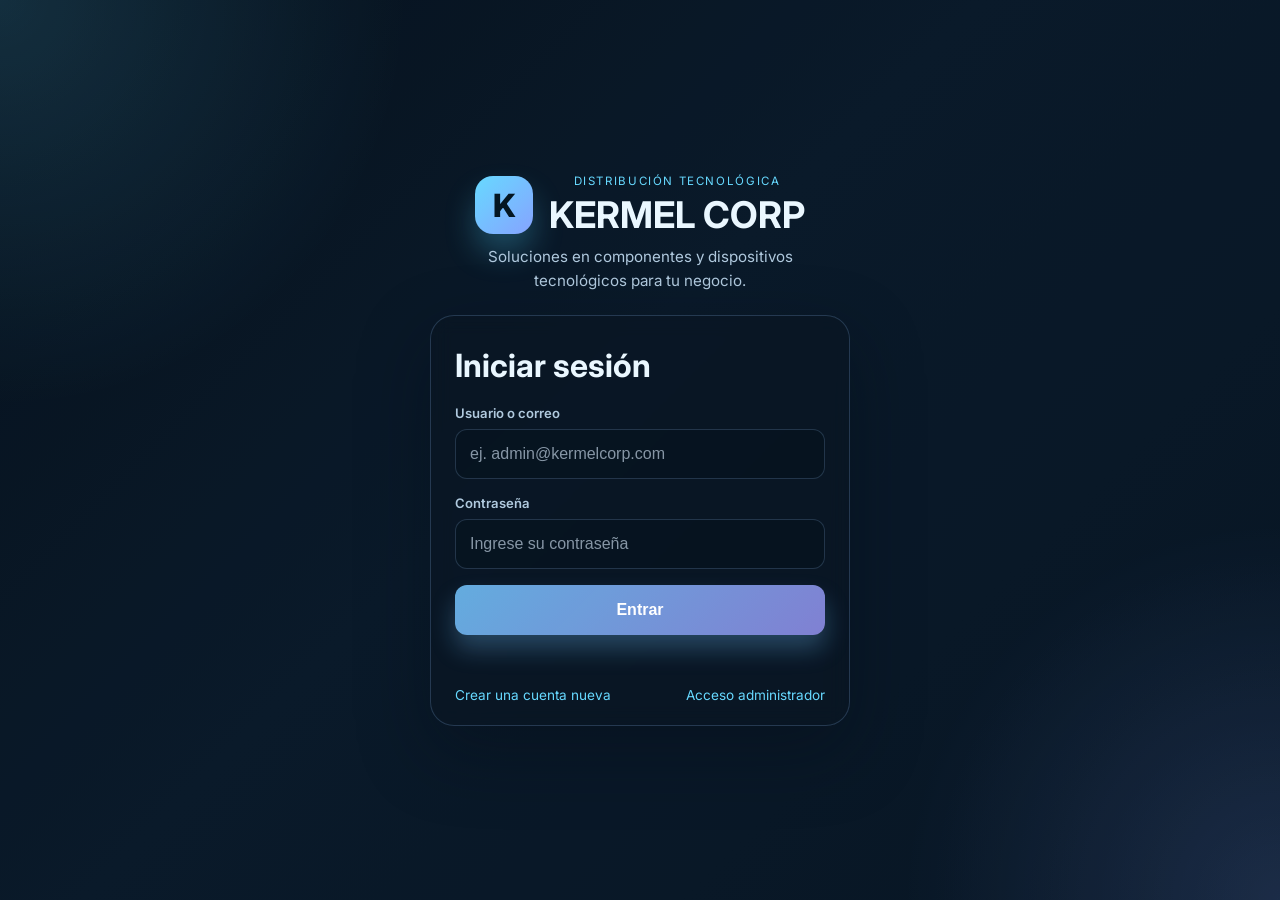
==== frontend/KERMEL-CORP/index.html @ 361b897a "Add FastAPI backend and API tests Connect frontend authentication to the API and organize project fi" ====
<!DOCTYPE html>
<html lang="es">
  <head>
    <meta charset="UTF-8" />
    <meta name="viewport" content="width=device-width, initial-scale=1.0" />
    <title>KERMEL CORP | Login</title>
    <link rel="preconnect" href="https://fonts.googleapis.com" />
    <link rel="preconnect" href="https://fonts.gstatic.com" crossorigin />
    <link href="https://fonts.googleapis.com/css2?family=Inter:wght@400;500;600;700;800&display=swap" rel="stylesheet" />
    <link rel="stylesheet" href="view/styles.css" />
  </head>
  <body class="auth-body">
    <main class="auth-shell">
      <header class="auth-brand">
        <div class="brand-logo">K</div>
        <div>
          <p class="brand-subtitle">Distribución tecnológica</p>
          <h1>KERMEL CORP</h1>
        </div>
      </header>

      <p class="brand-copy">
        Soluciones en componentes y dispositivos tecnológicos para tu negocio.
      </p>

      <section class="auth-card" aria-label="Inicio de sesión de usuarios">
        <h2>Iniciar sesión</h2>

        <form id="loginForm" novalidate>
          <div class="input-group">
            <label for="username">Usuario o correo</label>
            <input id="username" name="username" type="text" placeholder="ej. admin@kermelcorp.com" />
          </div>

          <div class="input-group">
            <label for="password">Contraseña</label>
            <input id="password" name="password" type="password" placeholder="Ingrese su contraseña" />
          </div>

          <button type="submit" class="primary-btn">Entrar</button>
          <div id="message" class="message" aria-live="polite"></div>
        </form>

        <div class="auth-links">
          <a href="register.html">Crear una cuenta nueva</a>
          <a href="admin.html">Acceso administrador</a>
        </div>
      </section>
    </main>

    <script src="model/UserModel.js"></script>
    <script src="view/AuthView.js"></script>
    <script src="controller/AuthController.js"></script>
    <script src="controller/app.js"></script>
  </body>
</html>
---- frontend/KERMEL-CORP/view/styles.css ----
:root {
  --bg: #07131f;
  --bg-soft: #0d2036;
  --panel: rgba(10, 19, 31, 0.68);
  --panel-light: rgba(17, 31, 46, 0.72);
  --primary: #67d9ff;
  --primary-strong: #38b9ea;
  --accent: #86a3ff;
  --text: #eaf7ff;
  --muted: #b0c9de;
  --border: rgba(125, 171, 219, 0.24);
  --success: #73f0b1;
  --error: #ff7d7d;
  --shadow: 0 26px 70px rgba(5, 14, 24, 0.38);
}

* {
  box-sizing: border-box;
}

html, body {
  margin: 0;
  min-height: 100%;
  font-family: "Inter", sans-serif;
  background:
    radial-gradient(circle at top left, rgba(103, 217, 255, 0.18), transparent 26%),
    radial-gradient(circle at bottom right, rgba(134, 163, 255, 0.2), transparent 24%),
    linear-gradient(135deg, #07131f, #0d1e2f 45%, #091827);
  color: var(--text);
}

body {
  position: relative;
  min-height: 100vh;
  display: grid;
  place-items: center;
  padding: 24px;
  overflow: hidden;
}

body::before,
body::after {
  content: "";
  position: absolute;
  inset: 0;
  pointer-events: none;
  z-index: 0;
}

body::before {
  background-image:
    url("https://images.unsplash.com/photo-1518770660439-4636190af475?auto=format&fit=crop&w=1200&q=80"),
    url("https://images.unsplash.com/photo-1516321318423-f06f85e504b3?auto=format&fit=crop&w=1200&q=80"),
    url("https://images.unsplash.com/photo-1526379095098-d400fd0bf935?auto=format&fit=crop&w=1200&q=80"),
    url("https://images.unsplash.com/photo-1550751827-4bd374c3f58b?auto=format&fit=crop&w=1200&q=80");
  background-repeat: no-repeat;
  background-size: 40% 42%, 34% 34%, 42% 38%, 38% 40%;
  background-position: top left, top right, bottom left, bottom right;
  opacity: 0.16;
  filter: saturate(1.1) contrast(1.08) brightness(0.9);
}

body::after {
  background: rgba(5, 15, 24, 0.18);
  backdrop-filter: blur(0.5px);
}

.auth-shell {
  position: relative;
  z-index: 1;
}

.auth-shell {
  width: min(100%, 420px);
  display: flex;
  flex-direction: column;
  align-items: center;
  text-align: center;
}

.auth-brand {
  display: inline-flex;
  align-items: center;
  gap: 16px;
  margin-bottom: 8px;
}

.brand-logo {
  width: 58px;
  height: 58px;
  border-radius: 18px;
  display: grid;
  place-items: center;
  background: linear-gradient(135deg, var(--primary), var(--accent));
  color: #041622;
  font-size: 2rem;
  font-weight: 800;
  box-shadow: 0 18px 30px rgba(76, 201, 240, 0.28);
}

.brand-subtitle {
  margin: 0 0 4px;
  font-size: 0.72rem;
  letter-spacing: 0.14em;
  text-transform: uppercase;
  color: var(--primary);
}

.auth-brand h1 {
  margin: 0;
  font-size: clamp(1.7rem, 3vw, 2.3rem);
}

.brand-copy {
  max-width: 310px;
  margin: 0 0 22px;
  color: var(--muted);
  line-height: 1.6;
  font-size: 0.95rem;
}

.auth-card {
  width: 100%;
  background: rgba(11, 22, 34, 0.54);
  border: 1px solid var(--border);
  border-radius: 24px;
  box-shadow: var(--shadow);
  padding: 30px 24px 22px;
  backdrop-filter: blur(10px);
}

.auth-card h2 {
  margin: 0 0 20px;
  font-size: 2rem;
  text-align: left;
}

#loginForm,
#adminLoginForm,
#registerForm {
  display: flex;
  flex-direction: column;
  gap: 16px;
}

.input-group {
  display: flex;
  flex-direction: column;
  gap: 8px;
  text-align: left;
}

.input-group label {
  font-size: 0.82rem;
  font-weight: 600;
  color: var(--muted);
}

.input-group input {
  width: 100%;
  height: 50px;
  border: 1px solid rgba(131, 176, 224, 0.22);
  border-radius: 12px;
  background: rgba(6, 17, 27, 0.42);
  color: var(--text);
  padding: 0 14px;
  font-size: 1rem;
  outline: none;
  transition: border-color 0.2s ease, box-shadow 0.2s ease;
}

.input-group input::placeholder {
  color: rgba(184, 201, 217, 0.72);
}

.input-group input:focus {
  border-color: rgba(76, 201, 240, 0.8);
  box-shadow: 0 0 0 4px rgba(76, 201, 240, 0.12);
}

.primary-btn {
  border: none;
  border-radius: 12px;
  height: 50px;
  background: linear-gradient(135deg, rgba(116, 199, 255, 0.85), rgba(159, 155, 255, 0.8));
  color: #ffffff;
  font-weight: 800;
  font-size: 1rem;
  cursor: pointer;
  transition: transform 0.2s ease, box-shadow 0.2s ease;
  box-shadow: 0 14px 24px rgba(116, 199, 255, 0.28);
}

.primary-btn:hover {
  transform: translateY(-1px);
}

.message {
  min-height: 18px;
  font-size: 0.88rem;
  font-weight: 600;
  text-align: left;
}

.message.error {
  color: var(--error);
}

.message.success {
  color: var(--success);
}

.auth-links {
  display: flex;
  justify-content: space-between;
  gap: 12px;
  flex-wrap: wrap;
  margin-top: 18px;
}

.auth-links a {
  color: var(--primary);
  text-decoration: none;
  font-size: 0.85rem;
}

@media (max-width: 480px) {
  body {
    padding: 18px;
  }

  .auth-card {
    padding: 22px 18px 18px;
  }

  .auth-brand {
    gap: 12px;
  }

  .auth-links {
    flex-direction: column;
    align-items: flex-start;
  }
}
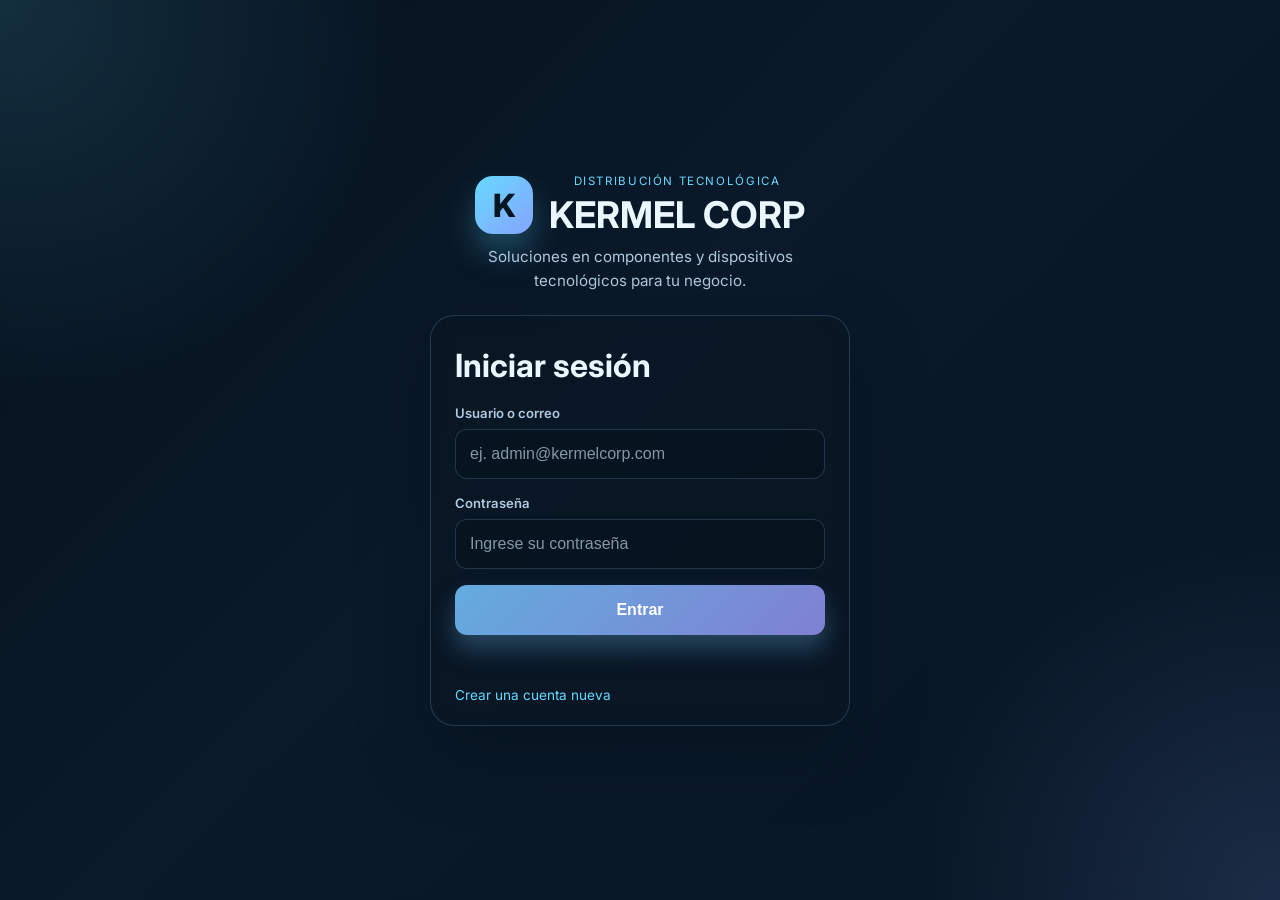
==== commit c1a434fb: "agregacion de productos a la DB" ====
--- a/frontend/KERMEL-CORP/index.html
+++ b/frontend/KERMEL-CORP/index.html
@@ -43,7 +43,6 @@
 
         <div class="auth-links">
           <a href="register.html">Crear una cuenta nueva</a>
-          <a href="admin.html">Acceso administrador</a>
         </div>
       </section>
     </main>
--- a/frontend/KERMEL-CORP/view/styles.css
+++ b/frontend/KERMEL-CORP/view/styles.css
@@ -18,30 +18,37 @@
   box-sizing: border-box;
 }
 
-html, body {
+html {
   margin: 0;
   min-height: 100%;
+  overflow-y: auto;
+  scroll-behavior: smooth;
   font-family: "Inter", sans-serif;
   background:
     radial-gradient(circle at top left, rgba(103, 217, 255, 0.18), transparent 26%),
     radial-gradient(circle at bottom right, rgba(134, 163, 255, 0.2), transparent 24%),
     linear-gradient(135deg, #07131f, #0d1e2f 45%, #091827);
+  background-attachment: fixed;
   color: var(--text);
 }
 
 body {
+  margin: 0;
   position: relative;
   min-height: 100vh;
   display: grid;
   place-items: center;
   padding: 24px;
-  overflow: hidden;
+  overflow-x: hidden;
+  overflow-y: auto;
+  font-family: "Inter", sans-serif;
+  color: var(--text);
 }
 
 body::before,
 body::after {
   content: "";
-  position: absolute;
+  position: fixed;
   inset: 0;
   pointer-events: none;
   z-index: 0;
@@ -68,14 +75,13 @@
 .auth-shell {
   position: relative;
   z-index: 1;
-}
-
-.auth-shell {
   width: min(100%, 420px);
+  height: auto;
   display: flex;
   flex-direction: column;
   align-items: center;
   text-align: center;
+  margin: 0 auto;
 }
 
 .auth-brand {
@@ -202,7 +208,8 @@
   text-align: left;
 }
 
-.message.error {
+.message.error,
+.message-error {
   color: var(--error);
 }
 
@@ -224,6 +231,14 @@
   font-size: 0.85rem;
 }
 
+/* ===== Validacion de campos ===== */
+.input-group input.input-error {
+  border-color: var(--error);
+  background: rgba(255, 125, 125, 0.1);
+  box-shadow: 0 0 0 4px rgba(255, 125, 125, 0.12);
+}
+
+/* ===== Pantallas pequenas ===== */
 @media (max-width: 480px) {
   body {
     padding: 18px;
@@ -242,3 +257,317 @@
     align-items: flex-start;
   }
 }
+
+/* =========================================
+   CATALOGO
+   ========================================= */
+body.catalog-body {
+  display: block;
+  place-items: normal;
+  padding: 0;
+}
+
+.catalog-header {
+  position: sticky;
+  top: 0;
+  z-index: 5;
+  display: flex;
+  justify-content: space-between;
+  align-items: center;
+  gap: 16px;
+  padding: 14px 28px;
+  background: rgba(7, 19, 31, 0.82);
+  backdrop-filter: blur(10px);
+  border-bottom: 1px solid var(--border);
+}
+
+.catalog-nav a {
+  color: var(--primary);
+  text-decoration: none;
+  font-size: 0.9rem;
+  font-weight: 600;
+}
+
+.catalog-layout {
+  position: relative;
+  z-index: 1;
+  display: grid;
+  grid-template-columns: 280px 1fr;
+  gap: 24px;
+  align-items: start;
+  max-width: 1280px;
+  margin: 0 auto;
+  padding: 24px 28px 48px;
+}
+
+/* ----- Panel de filtros ----- */
+.filters-panel {
+  position: sticky;
+  top: 96px;
+  display: flex;
+  flex-direction: column;
+  gap: 16px;
+  background: rgba(11, 22, 34, 0.54);
+  border: 1px solid var(--border);
+  border-radius: 20px;
+  box-shadow: var(--shadow);
+  padding: 22px 20px;
+  backdrop-filter: blur(10px);
+}
+
+.filters-top {
+  display: flex;
+  justify-content: space-between;
+  align-items: center;
+}
+
+.filters-top h2 {
+  margin: 0;
+  font-size: 1.3rem;
+}
+
+.link-btn {
+  background: none;
+  border: none;
+  color: var(--primary);
+  font-size: 0.85rem;
+  font-weight: 600;
+  cursor: pointer;
+}
+
+.link-btn:hover {
+  text-decoration: underline;
+}
+
+.input-group select {
+  width: 100%;
+  height: 50px;
+  border: 1px solid rgba(131, 176, 224, 0.22);
+  border-radius: 12px;
+  background: rgba(6, 17, 27, 0.7);
+  color: var(--text);
+  padding: 0 12px;
+  font-size: 1rem;
+  font-family: inherit;
+  outline: none;
+  cursor: pointer;
+  transition: border-color 0.2s ease, box-shadow 0.2s ease;
+}
+
+.input-group select:focus {
+  border-color: rgba(76, 201, 240, 0.8);
+  box-shadow: 0 0 0 4px rgba(76, 201, 240, 0.12);
+}
+
+.input-group select option {
+  background: #0d1e2f;
+  color: var(--text);
+}
+
+.price-row {
+  display: grid;
+  grid-template-columns: 1fr 1fr;
+  gap: 10px;
+}
+
+/* ----- Zona de productos ----- */
+.catalog-toolbar {
+  display: flex;
+  justify-content: space-between;
+  align-items: baseline;
+  flex-wrap: wrap;
+  gap: 8px;
+  margin-bottom: 18px;
+}
+
+.catalog-toolbar h2 {
+  margin: 0;
+  font-size: 1.8rem;
+}
+
+.results-count {
+  margin: 0;
+  color: var(--muted);
+  font-size: 0.9rem;
+}
+
+.product-grid {
+  display: grid;
+  grid-template-columns: repeat(auto-fill, minmax(230px, 1fr));
+  gap: 18px;
+}
+
+.product-card {
+  position: relative;
+  display: flex;
+  flex-direction: column;
+  background: rgba(11, 22, 34, 0.62);
+  border: 1px solid var(--border);
+  border-radius: 18px;
+  overflow: hidden;
+  box-shadow: var(--shadow);
+  transition: transform 0.2s ease, border-color 0.2s ease;
+}
+
+.product-card:hover {
+  transform: translateY(-3px);
+  border-color: rgba(103, 217, 255, 0.5);
+}
+
+.product-thumb {
+  height: 130px;
+  display: grid;
+  place-items: center;
+  font-size: 3.4rem;
+  background: linear-gradient(135deg, rgba(103, 217, 255, 0.14), rgba(134, 163, 255, 0.14));
+}
+
+.product-info {
+  display: flex;
+  flex-direction: column;
+  gap: 6px;
+  flex: 1;
+  padding: 16px;
+  text-align: left;
+}
+
+.product-category {
+  margin: 0;
+  font-size: 0.7rem;
+  letter-spacing: 0.12em;
+  text-transform: uppercase;
+  color: var(--primary);
+}
+
+.product-info h3 {
+  margin: 0;
+  font-size: 1.05rem;
+  line-height: 1.3;
+}
+
+.product-brand {
+  margin: 0;
+  font-size: 0.85rem;
+  color: var(--muted);
+}
+
+.product-specs {
+  margin: 4px 0;
+  padding-left: 18px;
+  font-size: 0.82rem;
+  color: var(--muted);
+  line-height: 1.5;
+}
+
+.chip {
+  align-self: flex-start;
+  padding: 3px 10px;
+  border-radius: 999px;
+  background: rgba(134, 163, 255, 0.16);
+  border: 1px solid rgba(134, 163, 255, 0.4);
+  color: var(--accent);
+  font-size: 0.75rem;
+  font-weight: 700;
+}
+
+.low-stock {
+  margin: 0;
+  font-size: 0.8rem;
+  font-weight: 700;
+  color: #ffc861;
+}
+
+.product-bottom {
+  display: flex;
+  justify-content: space-between;
+  align-items: center;
+  gap: 10px;
+  margin-top: auto;
+  padding-top: 12px;
+}
+
+.product-price {
+  font-size: 1.05rem;
+}
+
+.small-btn {
+  height: 40px;
+  padding: 0 16px;
+  font-size: 0.9rem;
+}
+
+/* ----- Estado: Agotado ----- */
+.soldout-badge {
+  position: absolute;
+  top: 10px;
+  right: 10px;
+  z-index: 2;
+  padding: 4px 12px;
+  border-radius: 999px;
+  background: rgba(255, 125, 125, 0.2);
+  border: 1px solid var(--error);
+  color: var(--error);
+  font-size: 0.75rem;
+  font-weight: 800;
+}
+
+.product-card.is-soldout .product-thumb,
+.product-card.is-soldout .product-info {
+  opacity: 0.55;
+}
+
+.primary-btn:disabled {
+  background: rgba(120, 140, 160, 0.25);
+  color: var(--muted);
+  box-shadow: none;
+  cursor: not-allowed;
+  transform: none;
+}
+
+/* ----- Estado: Sin resultados ----- */
+.empty-state {
+  display: flex;
+  flex-direction: column;
+  align-items: center;
+  text-align: center;
+  gap: 8px;
+  padding: 48px 20px;
+  background: rgba(11, 22, 34, 0.54);
+  border: 1px dashed var(--border);
+  border-radius: 20px;
+}
+
+.empty-state[hidden] {
+  display: none;
+}
+
+.empty-icon {
+  font-size: 2.6rem;
+}
+
+.empty-state h3 {
+  margin: 0;
+  font-size: 1.4rem;
+}
+
+.empty-state p {
+  margin: 0;
+  max-width: 360px;
+  color: var(--muted);
+}
+
+/* ----- Responsive ----- */
+@media (max-width: 860px) {
+  .catalog-layout {
+    grid-template-columns: 1fr;
+    padding: 18px;
+  }
+
+  .filters-panel {
+    position: static;
+  }
+
+  .catalog-header {
+    padding: 12px 18px;
+  }
+}
